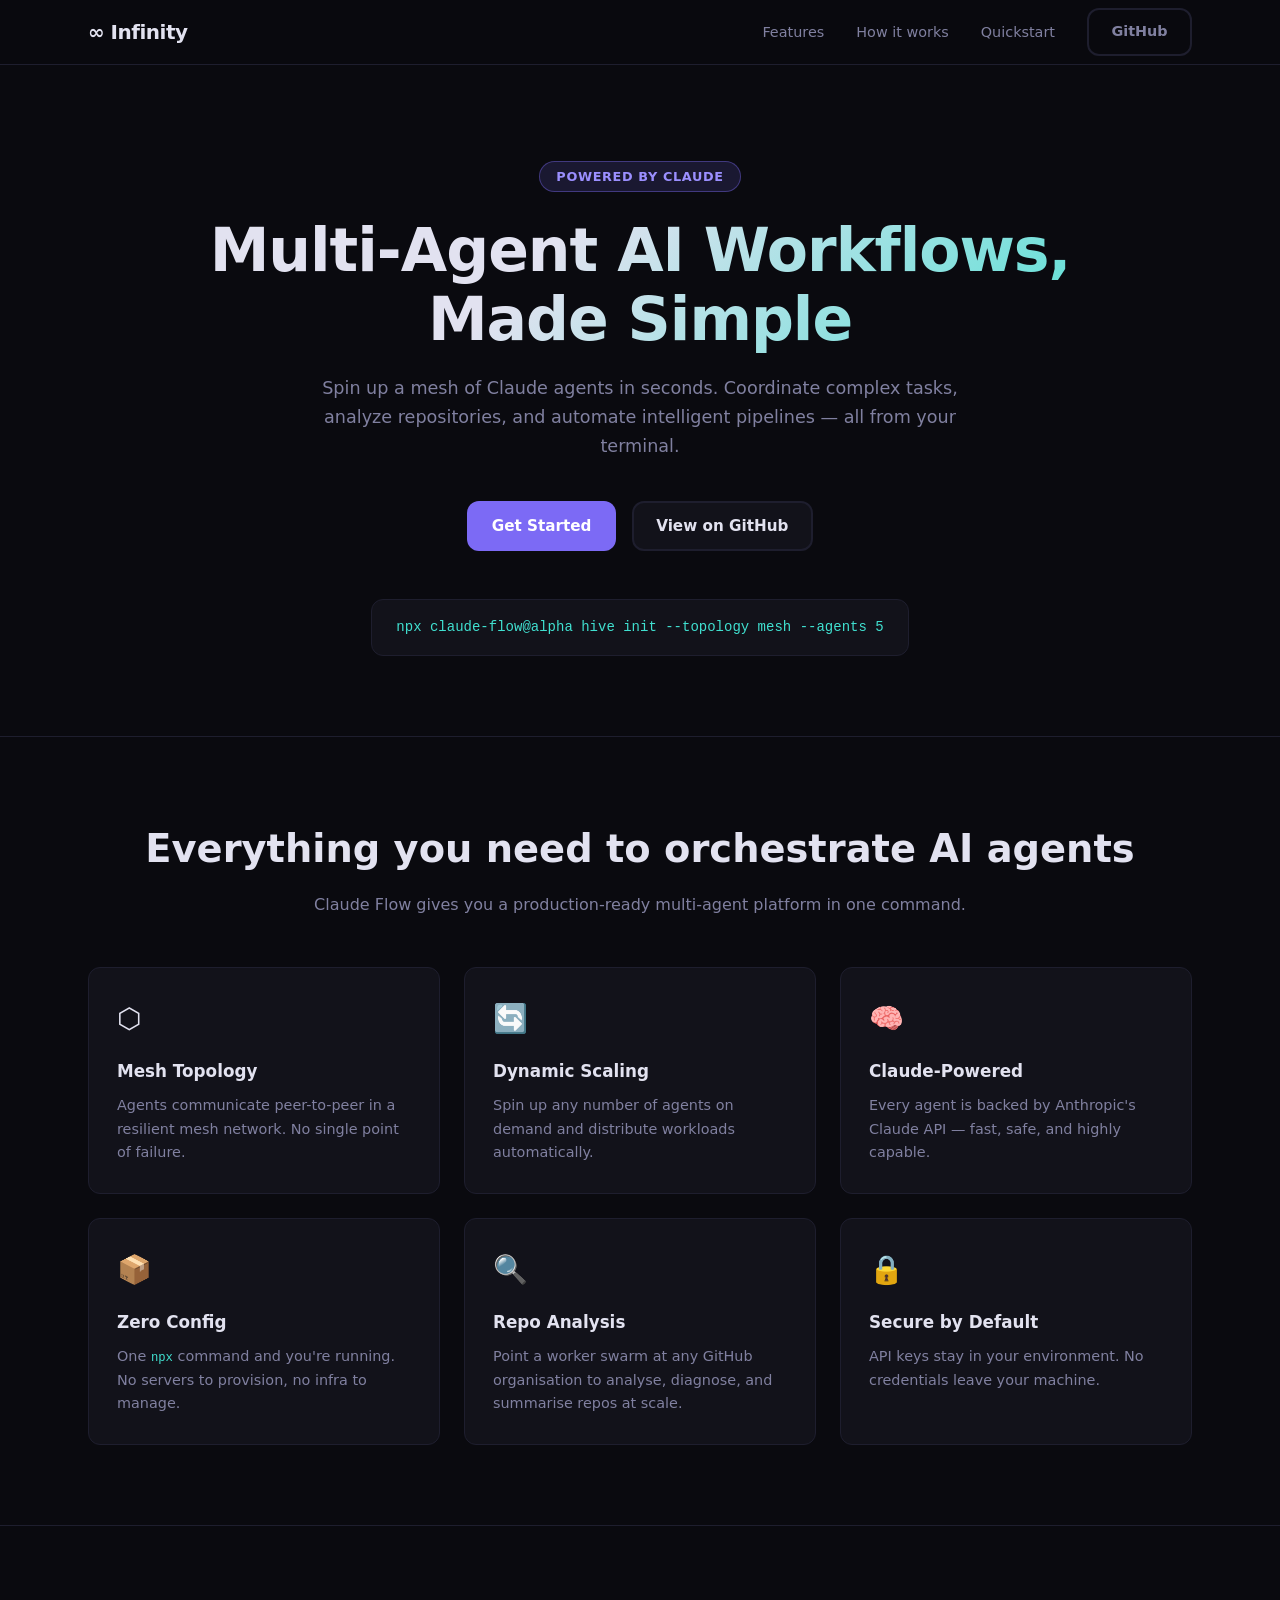
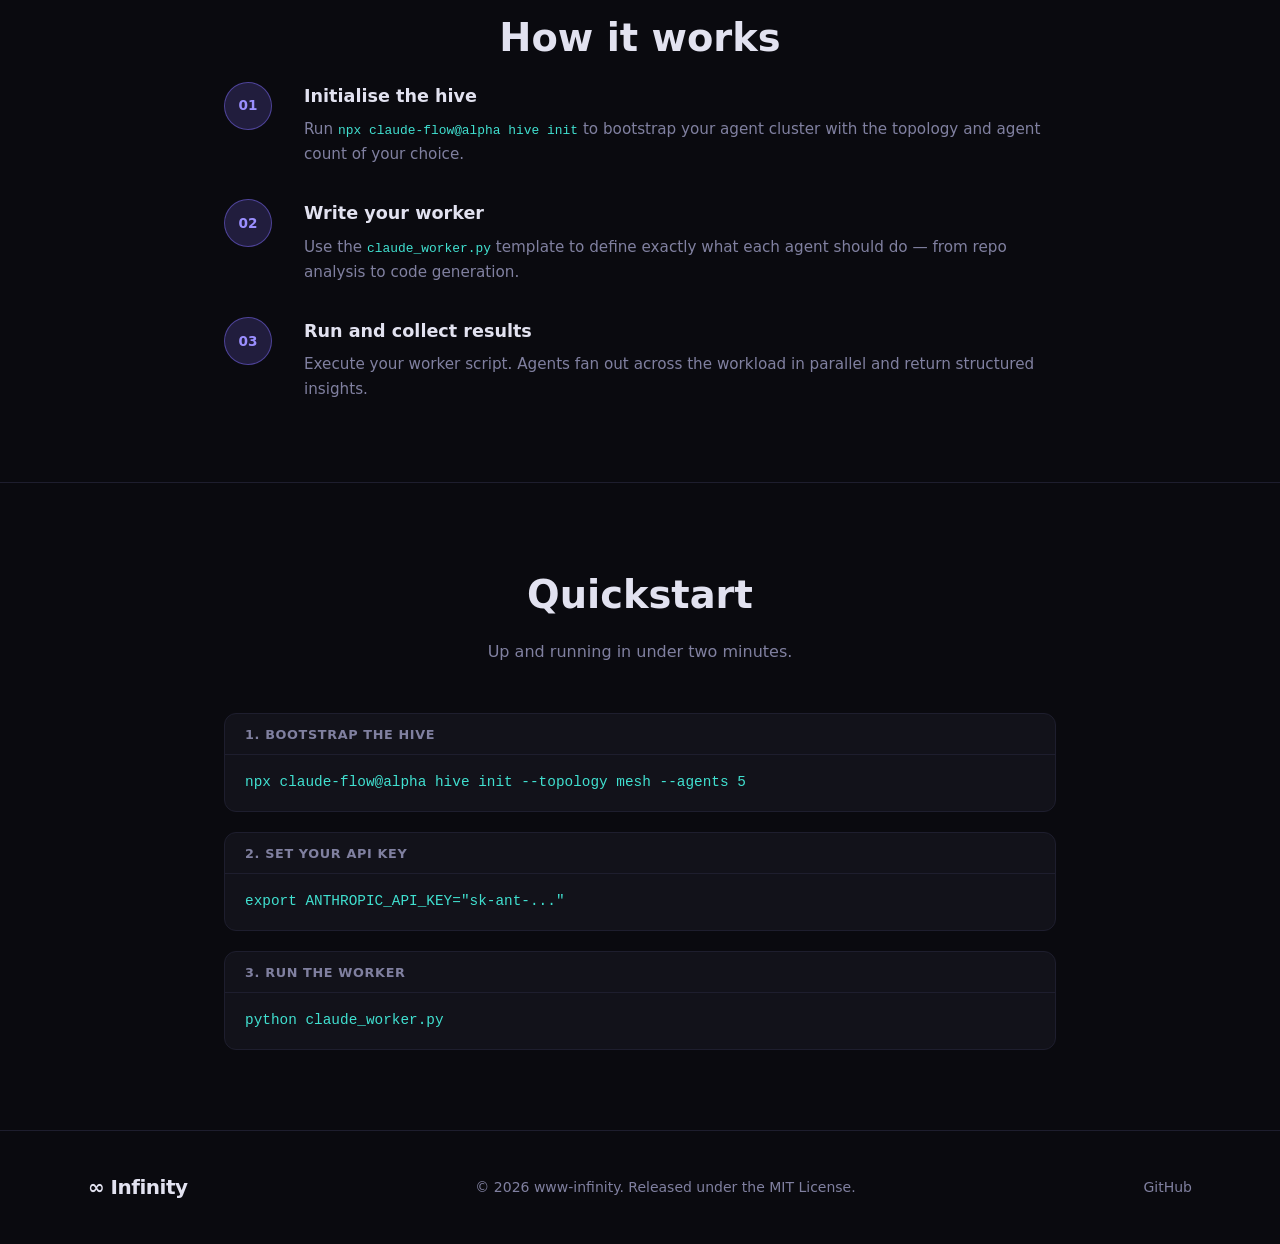
==== website/index.html @ 1ada4e12 "Add claude_worker.py, infinity standard website, and updated README Co-authored-by: www-infinity <26" ====
<!DOCTYPE html>
<html lang="en">
<head>
  <meta charset="UTF-8" />
  <meta name="viewport" content="width=device-width, initial-scale=1.0" />
  <meta name="description" content="Infinity — AI-powered multi-agent workflow platform built on Claude." />
  <title>Infinity | AI Agent Workflows</title>
  <link rel="stylesheet" href="css/styles.css" />
</head>
<body>
  <!-- Navigation -->
  <header class="site-header">
    <nav class="nav container">
      <a href="#" class="nav__logo">∞ Infinity</a>
      <ul class="nav__links">
        <li><a href="#features">Features</a></li>
        <li><a href="#how-it-works">How it works</a></li>
        <li><a href="#quickstart">Quickstart</a></li>
        <li><a href="https://github.com/www-infinity/Npx-Claude-flow-" target="_blank" rel="noopener noreferrer" class="btn btn--outline">GitHub</a></li>
      </ul>
      <button class="nav__toggle" aria-label="Toggle menu" aria-expanded="false">
        <span></span><span></span><span></span>
      </button>
    </nav>
  </header>

  <!-- Hero -->
  <section class="hero">
    <div class="container hero__inner">
      <div class="hero__badge">Powered by Claude</div>
      <h1 class="hero__title">Multi-Agent AI Workflows,<br />Made Simple</h1>
      <p class="hero__subtitle">
        Spin up a mesh of Claude agents in seconds. Coordinate complex tasks,
        analyze repositories, and automate intelligent pipelines — all from your terminal.
      </p>
      <div class="hero__actions">
        <a href="#quickstart" class="btn btn--primary">Get Started</a>
        <a href="https://github.com/www-infinity/Npx-Claude-flow-" target="_blank" rel="noopener noreferrer" class="btn btn--secondary">View on GitHub</a>
      </div>
      <div class="hero__code">
        <pre><code>npx claude-flow@alpha hive init --topology mesh --agents 5</code></pre>
      </div>
    </div>
  </section>

  <!-- Features -->
  <section class="features" id="features">
    <div class="container">
      <h2 class="section-title">Everything you need to orchestrate AI agents</h2>
      <p class="section-subtitle">Claude Flow gives you a production-ready multi-agent platform in one command.</p>
      <div class="features__grid">
        <div class="feature-card">
          <div class="feature-card__icon">⬡</div>
          <h3>Mesh Topology</h3>
          <p>Agents communicate peer-to-peer in a resilient mesh network. No single point of failure.</p>
        </div>
        <div class="feature-card">
          <div class="feature-card__icon">🔄</div>
          <h3>Dynamic Scaling</h3>
          <p>Spin up any number of agents on demand and distribute workloads automatically.</p>
        </div>
        <div class="feature-card">
          <div class="feature-card__icon">🧠</div>
          <h3>Claude-Powered</h3>
          <p>Every agent is backed by Anthropic's Claude API — fast, safe, and highly capable.</p>
        </div>
        <div class="feature-card">
          <div class="feature-card__icon">📦</div>
          <h3>Zero Config</h3>
          <p>One <code>npx</code> command and you're running. No servers to provision, no infra to manage.</p>
        </div>
        <div class="feature-card">
          <div class="feature-card__icon">🔍</div>
          <h3>Repo Analysis</h3>
          <p>Point a worker swarm at any GitHub organisation to analyse, diagnose, and summarise repos at scale.</p>
        </div>
        <div class="feature-card">
          <div class="feature-card__icon">🔒</div>
          <h3>Secure by Default</h3>
          <p>API keys stay in your environment. No credentials leave your machine.</p>
        </div>
      </div>
    </div>
  </section>

  <!-- How it works -->
  <section class="how-it-works" id="how-it-works">
    <div class="container">
      <h2 class="section-title">How it works</h2>
      <ol class="steps">
        <li class="step">
          <div class="step__number">01</div>
          <div class="step__content">
            <h3>Initialise the hive</h3>
            <p>Run <code>npx claude-flow@alpha hive init</code> to bootstrap your agent cluster with the topology and agent count of your choice.</p>
          </div>
        </li>
        <li class="step">
          <div class="step__number">02</div>
          <div class="step__content">
            <h3>Write your worker</h3>
            <p>Use the <code>claude_worker.py</code> template to define exactly what each agent should do — from repo analysis to code generation.</p>
          </div>
        </li>
        <li class="step">
          <div class="step__number">03</div>
          <div class="step__content">
            <h3>Run and collect results</h3>
            <p>Execute your worker script. Agents fan out across the workload in parallel and return structured insights.</p>
          </div>
        </li>
      </ol>
    </div>
  </section>

  <!-- Quickstart -->
  <section class="quickstart" id="quickstart">
    <div class="container">
      <h2 class="section-title">Quickstart</h2>
      <p class="section-subtitle">Up and running in under two minutes.</p>
      <div class="quickstart__steps">
        <div class="qs-step">
          <span class="qs-step__label">1. Bootstrap the hive</span>
          <pre><code>npx claude-flow@alpha hive init --topology mesh --agents 5</code></pre>
        </div>
        <div class="qs-step">
          <span class="qs-step__label">2. Set your API key</span>
          <pre><code>export ANTHROPIC_API_KEY="sk-ant-..."</code></pre>
        </div>
        <div class="qs-step">
          <span class="qs-step__label">3. Run the worker</span>
          <pre><code>python claude_worker.py</code></pre>
        </div>
      </div>
    </div>
  </section>

  <!-- Footer -->
  <footer class="site-footer">
    <div class="container footer__inner">
      <span class="nav__logo">∞ Infinity</span>
      <p>&copy; <span id="year"></span> www-infinity. Released under the MIT License.</p>
      <a href="https://github.com/www-infinity/Npx-Claude-flow-" target="_blank" rel="noopener noreferrer">GitHub</a>
    </div>
  </footer>

  <script src="js/main.js"></script>
</body>
</html>
---- website/css/styles.css ----
/* ── Reset & custom properties ─────────────────────────────────────── */
*, *::before, *::after { box-sizing: border-box; margin: 0; padding: 0; }

:root {
  --color-bg:        #0a0a0f;
  --color-surface:   #12121a;
  --color-border:    #1e1e2e;
  --color-primary:   #7c6af5;
  --color-primary-h: #9b8fff;
  --color-accent:    #40e0d0;
  --color-text:      #e2e2f0;
  --color-muted:     #8080a0;
  --font-sans:       'Inter', system-ui, sans-serif;
  --font-mono:       'JetBrains Mono', 'Fira Code', monospace;
  --radius:          0.75rem;
  --transition:      0.2s ease;
  --max-width:       72rem;
}

html { scroll-behavior: smooth; }

body {
  background: var(--color-bg);
  color: var(--color-text);
  font-family: var(--font-sans);
  line-height: 1.65;
  -webkit-font-smoothing: antialiased;
}

/* ── Utility ──────────────────────────────────────────────────────── */
.container {
  width: min(100%, var(--max-width));
  margin-inline: auto;
  padding-inline: 1.5rem;
}

.section-title {
  font-size: clamp(1.6rem, 4vw, 2.4rem);
  font-weight: 700;
  text-align: center;
  margin-bottom: 0.75rem;
}

.section-subtitle {
  color: var(--color-muted);
  text-align: center;
  max-width: 42rem;
  margin-inline: auto;
  margin-bottom: 3rem;
}

/* ── Buttons ──────────────────────────────────────────────────────── */
.btn {
  display: inline-flex;
  align-items: center;
  gap: 0.5rem;
  padding: 0.65rem 1.4rem;
  border-radius: var(--radius);
  font-weight: 600;
  font-size: 0.95rem;
  text-decoration: none;
  transition: background var(--transition), color var(--transition), border-color var(--transition), box-shadow var(--transition);
  cursor: pointer;
  border: 2px solid transparent;
}

.btn--primary {
  background: var(--color-primary);
  color: #fff;
}
.btn--primary:hover { background: var(--color-primary-h); box-shadow: 0 0 16px color-mix(in srgb, var(--color-primary) 60%, transparent); }

.btn--secondary {
  background: var(--color-surface);
  color: var(--color-text);
  border-color: var(--color-border);
}
.btn--secondary:hover { border-color: var(--color-primary); color: var(--color-primary); }

.btn--outline {
  color: var(--color-text);
  border-color: var(--color-border);
}
.btn--outline:hover { border-color: var(--color-primary); color: var(--color-primary); }

/* ── Navigation ───────────────────────────────────────────────────── */
.site-header {
  position: sticky;
  top: 0;
  z-index: 100;
  background: color-mix(in srgb, var(--color-bg) 85%, transparent);
  backdrop-filter: blur(12px);
  border-bottom: 1px solid var(--color-border);
}

.nav {
  display: flex;
  align-items: center;
  justify-content: space-between;
  height: 4rem;
}

.nav__logo {
  font-size: 1.25rem;
  font-weight: 800;
  text-decoration: none;
  color: var(--color-text);
  letter-spacing: -0.5px;
}

.nav__links {
  display: flex;
  list-style: none;
  gap: 2rem;
  align-items: center;
}

.nav__links a {
  color: var(--color-muted);
  text-decoration: none;
  font-size: 0.9rem;
  transition: color var(--transition);
}
.nav__links a:hover { color: var(--color-text); }

.nav__toggle { display: none; }

/* ── Hero ─────────────────────────────────────────────────────────── */
.hero {
  padding: 6rem 0 5rem;
  text-align: center;
}

.hero__badge {
  display: inline-block;
  background: color-mix(in srgb, var(--color-primary) 15%, transparent);
  color: var(--color-primary-h);
  border: 1px solid color-mix(in srgb, var(--color-primary) 40%, transparent);
  border-radius: 999px;
  padding: 0.25rem 1rem;
  font-size: 0.8rem;
  font-weight: 600;
  letter-spacing: 0.05em;
  text-transform: uppercase;
  margin-bottom: 1.5rem;
}

.hero__title {
  font-size: clamp(2rem, 6vw, 3.75rem);
  font-weight: 800;
  line-height: 1.15;
  letter-spacing: -1px;
  margin-bottom: 1.25rem;
  background: linear-gradient(135deg, var(--color-text) 40%, var(--color-accent));
  -webkit-background-clip: text;
  -webkit-text-fill-color: transparent;
  background-clip: text;
}

.hero__subtitle {
  color: var(--color-muted);
  font-size: 1.1rem;
  max-width: 44rem;
  margin-inline: auto;
  margin-bottom: 2.5rem;
}

.hero__actions {
  display: flex;
  gap: 1rem;
  justify-content: center;
  flex-wrap: wrap;
  margin-bottom: 3rem;
}

.hero__code {
  display: inline-block;
  background: var(--color-surface);
  border: 1px solid var(--color-border);
  border-radius: var(--radius);
  padding: 1rem 1.5rem;
  text-align: left;
}

.hero__code pre { margin: 0; }

.hero__code code {
  font-family: var(--font-mono);
  font-size: 0.875rem;
  color: var(--color-accent);
}

/* ── Features ─────────────────────────────────────────────────────── */
.features {
  padding: 5rem 0;
  border-top: 1px solid var(--color-border);
}

.features__grid {
  display: grid;
  grid-template-columns: repeat(auto-fill, minmax(17rem, 1fr));
  gap: 1.5rem;
}

.feature-card {
  background: var(--color-surface);
  border: 1px solid var(--color-border);
  border-radius: var(--radius);
  padding: 1.75rem;
  transition: border-color var(--transition), box-shadow var(--transition);
}

.feature-card:hover {
  border-color: var(--color-primary);
  box-shadow: 0 0 24px color-mix(in srgb, var(--color-primary) 15%, transparent);
}

.feature-card__icon {
  font-size: 1.75rem;
  margin-bottom: 1rem;
}

.feature-card h3 {
  font-size: 1.05rem;
  font-weight: 700;
  margin-bottom: 0.5rem;
}

.feature-card p {
  color: var(--color-muted);
  font-size: 0.9rem;
}

.feature-card code {
  font-family: var(--font-mono);
  font-size: 0.85em;
  color: var(--color-accent);
}

/* ── How it works ──────────────────────────────────────────────────── */
.how-it-works {
  padding: 5rem 0;
  border-top: 1px solid var(--color-border);
}

.steps {
  list-style: none;
  display: flex;
  flex-direction: column;
  gap: 2rem;
  max-width: 52rem;
  margin-inline: auto;
}

.step {
  display: flex;
  gap: 2rem;
  align-items: flex-start;
}

.step__number {
  flex-shrink: 0;
  width: 3rem;
  height: 3rem;
  border-radius: 50%;
  background: color-mix(in srgb, var(--color-primary) 20%, transparent);
  border: 1px solid color-mix(in srgb, var(--color-primary) 50%, transparent);
  color: var(--color-primary-h);
  font-weight: 700;
  font-size: 0.85rem;
  display: flex;
  align-items: center;
  justify-content: center;
}

.step__content h3 {
  font-size: 1.1rem;
  font-weight: 700;
  margin-bottom: 0.4rem;
}

.step__content p {
  color: var(--color-muted);
  font-size: 0.95rem;
}

.step__content code {
  font-family: var(--font-mono);
  font-size: 0.85em;
  color: var(--color-accent);
}

/* ── Quickstart ───────────────────────────────────────────────────── */
.quickstart {
  padding: 5rem 0;
  border-top: 1px solid var(--color-border);
}

.quickstart__steps {
  display: flex;
  flex-direction: column;
  gap: 1.25rem;
  max-width: 52rem;
  margin-inline: auto;
}

.qs-step {
  background: var(--color-surface);
  border: 1px solid var(--color-border);
  border-radius: var(--radius);
  overflow: hidden;
}

.qs-step__label {
  display: block;
  padding: 0.6rem 1.25rem;
  font-size: 0.8rem;
  font-weight: 600;
  letter-spacing: 0.05em;
  text-transform: uppercase;
  color: var(--color-muted);
  border-bottom: 1px solid var(--color-border);
}

.qs-step pre {
  padding: 1rem 1.25rem;
  margin: 0;
  overflow-x: auto;
}

.qs-step code {
  font-family: var(--font-mono);
  font-size: 0.9rem;
  color: var(--color-accent);
}

/* ── Footer ───────────────────────────────────────────────────────── */
.site-footer {
  border-top: 1px solid var(--color-border);
  padding: 2.5rem 0;
}

.footer__inner {
  display: flex;
  align-items: center;
  justify-content: space-between;
  flex-wrap: wrap;
  gap: 1rem;
  font-size: 0.875rem;
  color: var(--color-muted);
}

.footer__inner a {
  color: var(--color-muted);
  text-decoration: none;
  transition: color var(--transition);
}
.footer__inner a:hover { color: var(--color-text); }

/* ── Responsive ───────────────────────────────────────────────────── */
@media (max-width: 640px) {
  .nav__links { display: none; }
  .nav__links.is-open {
    display: flex;
    flex-direction: column;
    position: absolute;
    top: 4rem;
    left: 0;
    right: 0;
    background: var(--color-bg);
    border-bottom: 1px solid var(--color-border);
    padding: 1.5rem;
    gap: 1rem;
  }

  .nav__toggle {
    display: flex;
    flex-direction: column;
    gap: 5px;
    background: none;
    border: none;
    cursor: pointer;
    padding: 0.25rem;
  }
  .nav__toggle span {
    display: block;
    width: 24px;
    height: 2px;
    background: var(--color-text);
    border-radius: 2px;
    transition: transform var(--transition), opacity var(--transition);
  }
  .nav__toggle[aria-expanded="true"] span:nth-child(1) { transform: translateY(7px) rotate(45deg); }
  .nav__toggle[aria-expanded="true"] span:nth-child(2) { opacity: 0; }
  .nav__toggle[aria-expanded="true"] span:nth-child(3) { transform: translateY(-7px) rotate(-45deg); }

  .step { flex-direction: column; gap: 0.75rem; }
  .footer__inner { flex-direction: column; text-align: center; }
}
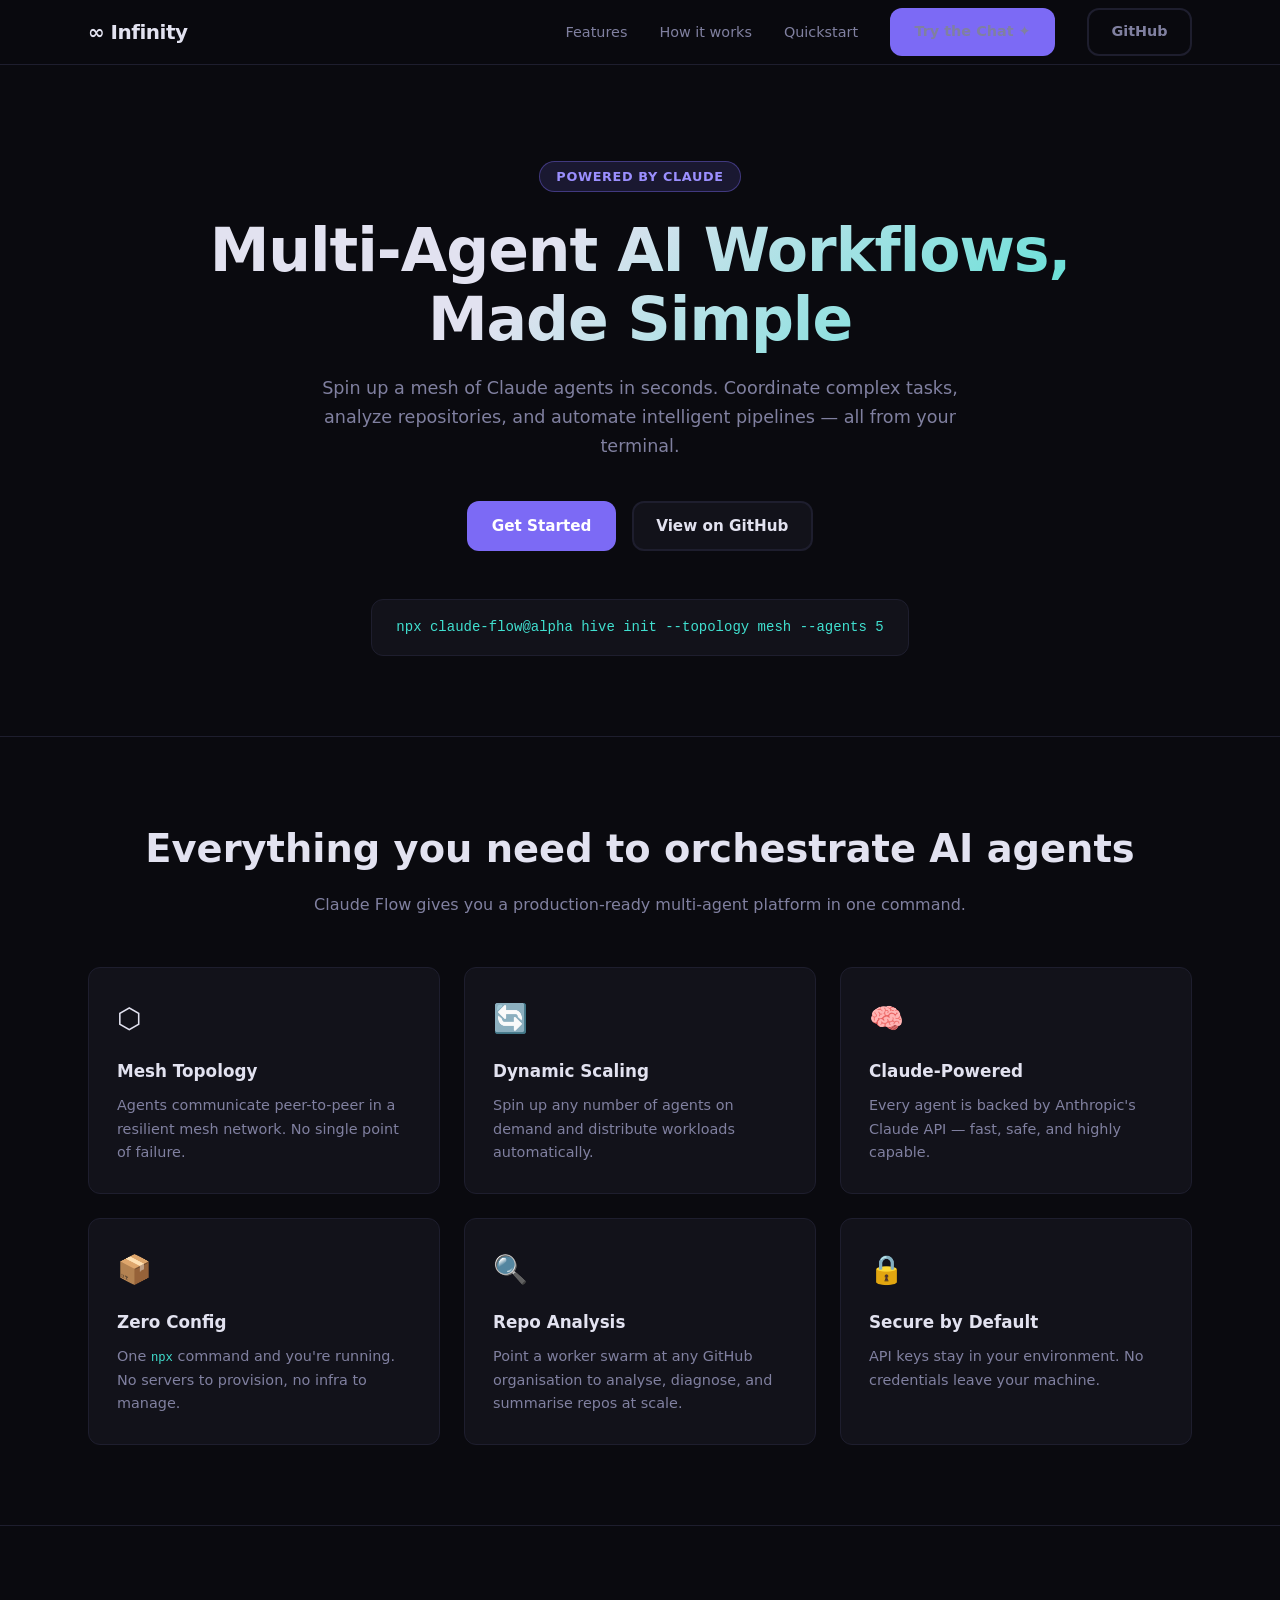
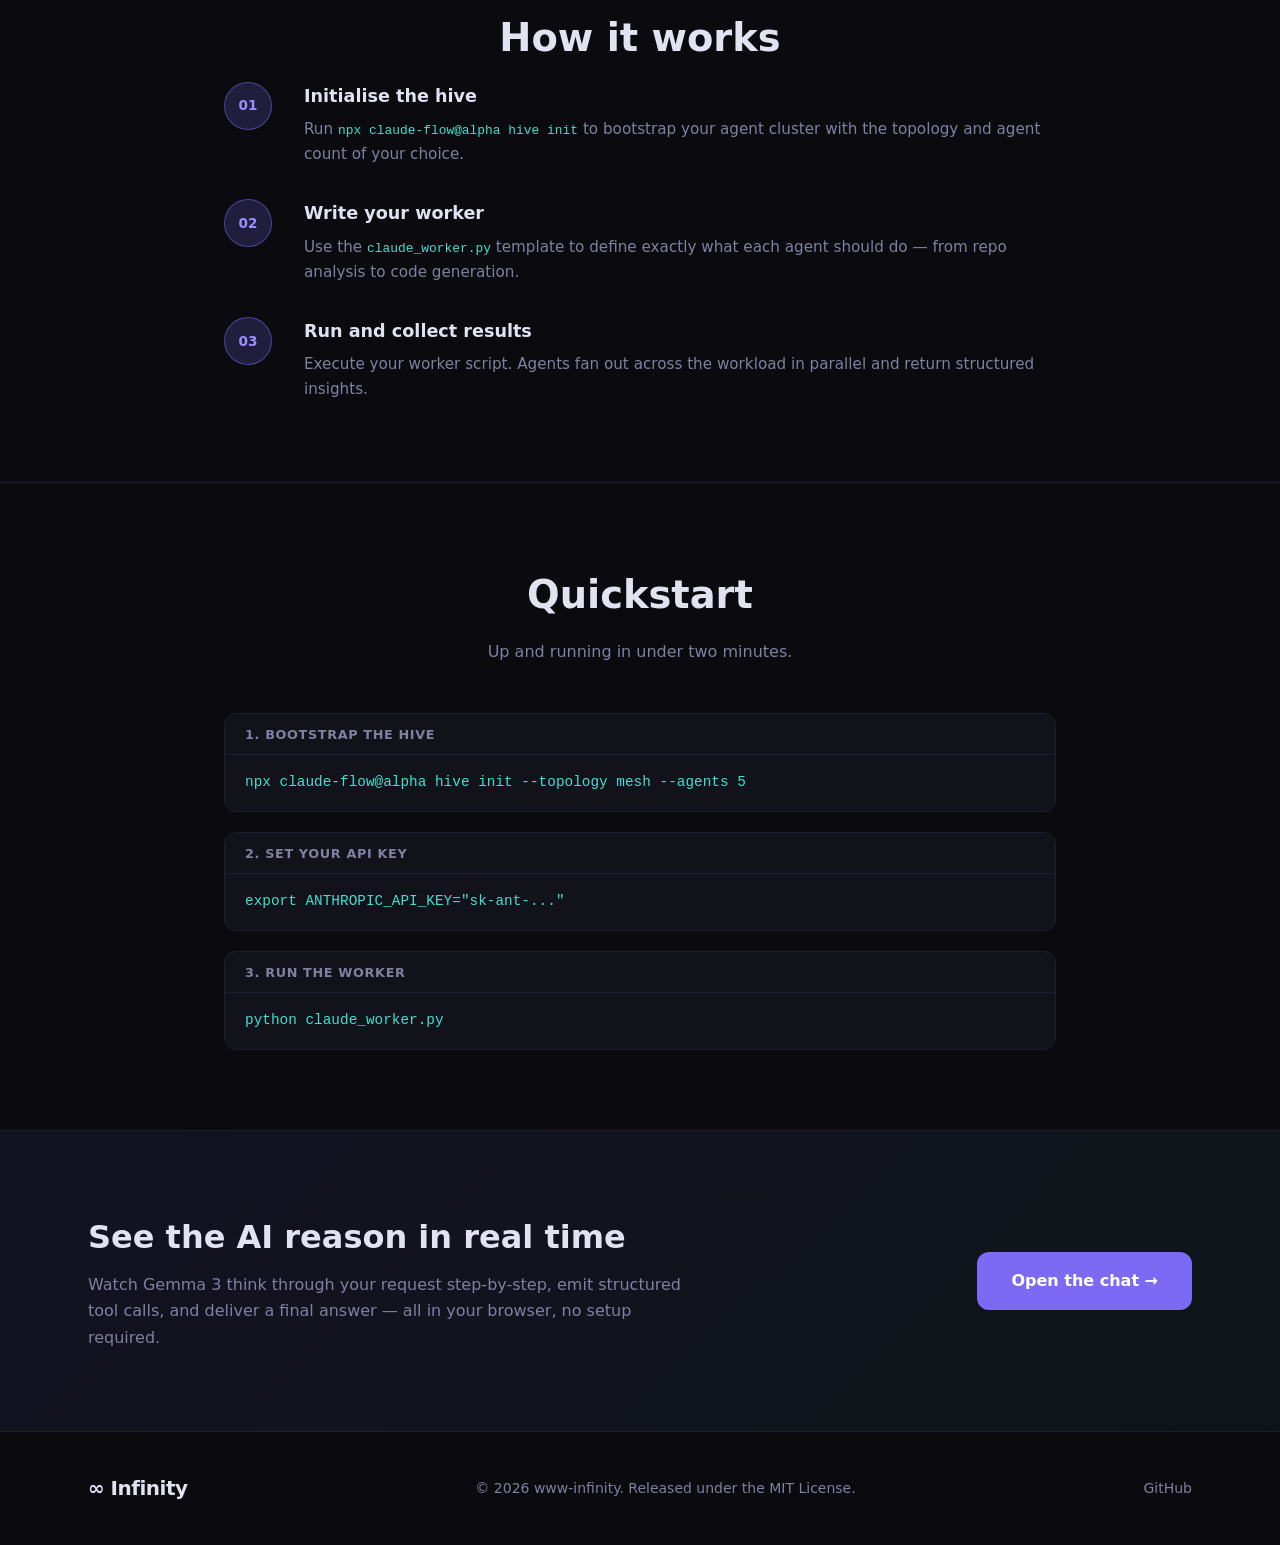
==== commit 5fdec99d: "Add Gemma 3 agent, AI chat UI, tool call schemas, and SSRF protection Co-authored-by: www-infinity <" ====
--- a/website/index.html
+++ b/website/index.html
@@ -16,6 +16,7 @@
         <li><a href="#features">Features</a></li>
         <li><a href="#how-it-works">How it works</a></li>
         <li><a href="#quickstart">Quickstart</a></li>
+        <li><a href="chat.html" class="btn btn--primary">Try the Chat ✦</a></li>
         <li><a href="https://github.com/www-infinity/Npx-Claude-flow-" target="_blank" rel="noopener noreferrer" class="btn btn--outline">GitHub</a></li>
       </ul>
       <button class="nav__toggle" aria-label="Toggle menu" aria-expanded="false">
@@ -135,6 +136,17 @@
     </div>
   </section>
 
+  <!-- Try Chat CTA -->
+  <section class="cta-chat" id="chat-cta">
+    <div class="container cta-chat__inner">
+      <div class="cta-chat__text">
+        <h2>See the AI reason in real time</h2>
+        <p>Watch Gemma 3 think through your request step-by-step, emit structured tool calls, and deliver a final answer — all in your browser, no setup required.</p>
+      </div>
+      <a href="chat.html" class="btn btn--primary btn--lg">Open the chat →</a>
+    </div>
+  </section>
+
   <!-- Footer -->
   <footer class="site-footer">
     <div class="container footer__inner">
--- a/website/css/styles.css
+++ b/website/css/styles.css
@@ -332,6 +332,44 @@
   font-family: var(--font-mono);
   font-size: 0.9rem;
   color: var(--color-accent);
+}
+
+/* ── Chat CTA ─────────────────────────────────────────────────────── */
+.cta-chat {
+  padding: 5rem 0;
+  border-top: 1px solid var(--color-border);
+  background: linear-gradient(135deg,
+    color-mix(in srgb, var(--color-primary) 8%, transparent),
+    color-mix(in srgb, var(--color-accent) 5%, transparent));
+}
+
+.cta-chat__inner {
+  display: flex;
+  align-items: center;
+  justify-content: space-between;
+  gap: 2rem;
+  flex-wrap: wrap;
+}
+
+.cta-chat__text h2 {
+  font-size: clamp(1.4rem, 3vw, 2rem);
+  font-weight: 700;
+  margin-bottom: 0.5rem;
+}
+
+.cta-chat__text p {
+  color: var(--color-muted);
+  max-width: 38rem;
+}
+
+.btn--lg {
+  padding: 0.85rem 2rem;
+  font-size: 1rem;
+  white-space: nowrap;
+}
+
+@media (max-width: 640px) {
+  .cta-chat__inner { flex-direction: column; text-align: center; }
 }
 
 /* ── Footer ───────────────────────────────────────────────────────── */
